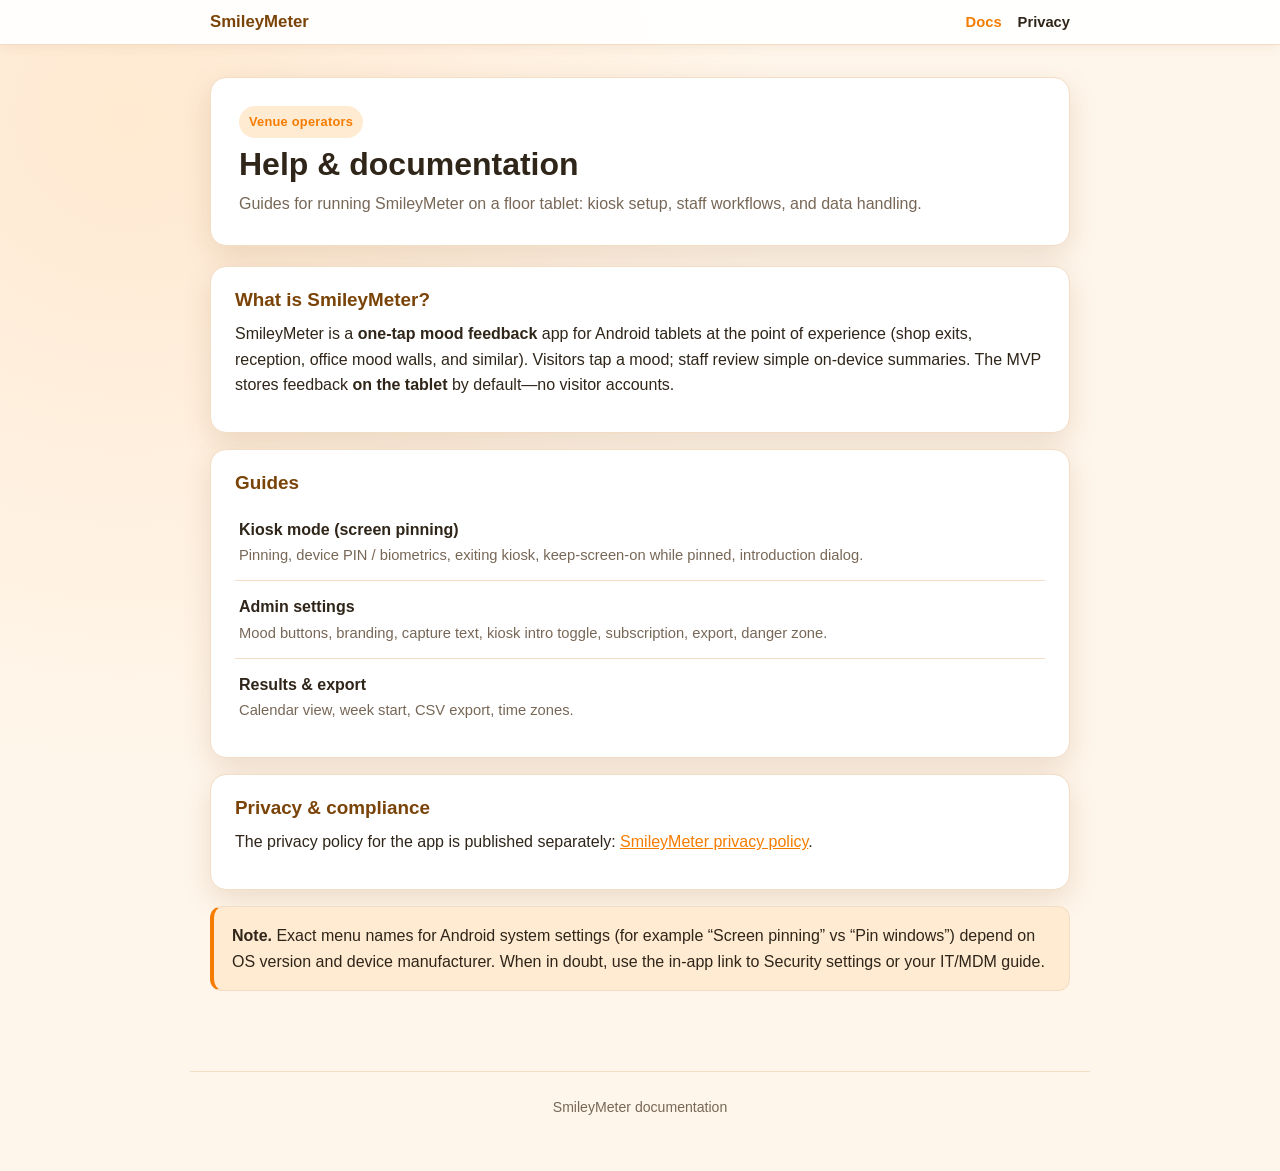
==== docs/index.html @ 02cdec51 "add docs" ====
<!doctype html>
<html lang="en">
<head>
  <meta charset="utf-8">
  <meta name="viewport" content="width=device-width, initial-scale=1">
  <title>SmileyMeter — Help &amp; documentation</title>
  <meta name="description" content="Operator documentation for SmileyMeter: kiosk mode, admin settings, results, and exports.">
  <link rel="stylesheet" href="../assets/site.css">
</head>
<body>
  <header class="site-header">
    <div class="site-header__inner">
      <a class="site-brand" href="./">SmileyMeter</a>
      <nav class="site-nav" aria-label="Primary">
        <a href="./" aria-current="page">Docs</a>
        <a href="../privacy/">Privacy</a>
      </nav>
    </div>
  </header>

  <main class="page">
    <header class="hero">
      <div class="hero__text">
        <p class="eyebrow">Venue operators</p>
        <h1>Help &amp; documentation</h1>
        <p class="updated">
          Guides for running SmileyMeter on a floor tablet: kiosk setup, staff workflows, and data handling.
        </p>
      </div>
    </header>

    <section>
      <h2>What is SmileyMeter?</h2>
      <p>
        SmileyMeter is a <strong>one-tap mood feedback</strong> app for Android tablets at the point of experience
        (shop exits, reception, office mood walls, and similar). Visitors tap a mood; staff review simple
        on-device summaries. The MVP stores feedback <strong>on the tablet</strong> by default—no visitor accounts.
      </p>
    </section>

    <section>
      <h2>Guides</h2>
      <ul class="doc-list">
        <li>
          <a href="./kiosk-mode.html">
            Kiosk mode (screen pinning)
            <span>Pinning, device PIN / biometrics, exiting kiosk, keep-screen-on while pinned, introduction dialog.</span>
          </a>
        </li>
        <li>
          <a href="./admin-settings.html">
            Admin settings
            <span>Mood buttons, branding, capture text, kiosk intro toggle, subscription, export, danger zone.</span>
          </a>
        </li>
        <li>
          <a href="./results-and-export.html">
            Results &amp; export
            <span>Calendar view, week start, CSV export, time zones.</span>
          </a>
        </li>
      </ul>
    </section>

    <section>
      <h2>Privacy &amp; compliance</h2>
      <p>
        The privacy policy for the app is published separately:
        <a href="../privacy/">SmileyMeter privacy policy</a>.
      </p>
    </section>

    <div class="callout">
      <p>
        <strong>Note.</strong> Exact menu names for Android system settings (for example “Screen pinning” vs “Pin windows”)
        depend on OS version and device manufacturer. When in doubt, use the in-app link to Security settings or your IT/MDM guide.
      </p>
    </div>
  </main>

  <footer class="site-footer">
    <p>SmileyMeter documentation</p>
  </footer>
</body>
</html>
---- assets/site.css ----
:root {
  --bg: #fff6eb;
  --card: #ffffff;
  --text: #2f2519;
  --muted: #776757;
  --primary: #f57c00;
  --primary-soft: #ffebd2;
  --border: #f3ddc4;
  --shadow: 0 10px 30px rgba(120, 66, 10, 0.14);
  --heading: #7a4308;
  --nav-bg: rgba(255, 255, 255, 0.92);
}

* {
  box-sizing: border-box;
}

body {
  margin: 0;
  font-family: Inter, "Segoe UI", Roboto, Helvetica, Arial, sans-serif;
  color: var(--text);
  background:
    radial-gradient(circle at 10% 10%, #ffe9d1 0, #fff6eb 42%, #fff6eb 100%);
  min-height: 100vh;
}

a {
  color: var(--primary);
}

a:hover {
  text-decoration: underline;
}

.site-header {
  position: sticky;
  top: 0;
  z-index: 10;
  background: var(--nav-bg);
  backdrop-filter: blur(8px);
  border-bottom: 1px solid var(--border);
  box-shadow: 0 2px 12px rgba(120, 66, 10, 0.08);
}

.site-header__inner {
  max-width: 900px;
  margin: 0 auto;
  padding: 12px 20px;
  display: flex;
  flex-wrap: wrap;
  align-items: center;
  justify-content: space-between;
  gap: 12px;
}

.site-brand {
  font-weight: 800;
  font-size: 1.05rem;
  color: var(--heading);
  text-decoration: none;
}

.site-brand:hover {
  text-decoration: none;
  color: var(--primary);
}

.site-nav {
  display: flex;
  flex-wrap: wrap;
  gap: 8px 16px;
  align-items: center;
}

.site-nav a {
  font-size: 0.92rem;
  font-weight: 600;
  text-decoration: none;
  color: var(--text);
}

.site-nav a:hover {
  color: var(--primary);
}

.site-nav a[aria-current="page"] {
  color: var(--primary);
}

.page {
  max-width: 900px;
  margin: 32px auto;
  padding: 0 20px 48px;
}

.hero,
section,
.card {
  background: var(--card);
  border: 1px solid var(--border);
  border-radius: 16px;
  box-shadow: var(--shadow);
}

.hero {
  display: flex;
  gap: 20px;
  justify-content: space-between;
  align-items: center;
  padding: 28px;
  margin-bottom: 20px;
}

.hero__text h1 {
  margin: 0;
  font-size: clamp(1.8rem, 2.5vw, 2.4rem);
}

.eyebrow {
  display: inline-block;
  margin: 0 0 8px;
  padding: 6px 10px;
  font-size: 0.8rem;
  color: var(--primary);
  background: var(--primary-soft);
  border-radius: 999px;
  font-weight: 700;
  letter-spacing: 0.02em;
}

.updated {
  margin: 8px 0 0;
  color: var(--muted);
}

.hero__graphic {
  width: min(260px, 45%);
  max-width: 260px;
  min-width: 140px;
}

section,
.card {
  margin-top: 16px;
  padding: 22px 24px;
}

.card--link {
  display: block;
  margin-top: 16px;
  padding: 22px 24px;
  text-decoration: none;
  color: inherit;
  transition: box-shadow 0.15s ease, border-color 0.15s ease;
}

.card--link:hover {
  border-color: var(--primary);
  box-shadow: 0 12px 36px rgba(120, 66, 10, 0.18);
}

.card--link h2 {
  margin: 0 0 8px;
  color: var(--heading);
}

.card--link p {
  margin: 0;
  color: var(--muted);
  line-height: 1.5;
}

h2 {
  margin: 0 0 10px;
  font-size: 1.18rem;
  color: var(--heading);
}

h3 {
  margin: 20px 0 8px;
  font-size: 1.05rem;
  color: var(--heading);
}

p {
  margin: 0 0 12px;
  line-height: 1.6;
}

ul,
ol {
  margin: 0;
  padding-left: 20px;
}

li {
  margin: 8px 0;
  line-height: 1.45;
}

.doc-list {
  list-style: none;
  padding: 0;
  margin: 0;
}

.doc-list li {
  margin: 0;
  border-bottom: 1px solid var(--border);
}

.doc-list li:last-child {
  border-bottom: none;
}

.doc-list a {
  display: block;
  padding: 14px 4px;
  font-weight: 600;
  text-decoration: none;
  color: var(--text);
}

.doc-list a:hover {
  color: var(--primary);
}

.doc-list span {
  display: block;
  font-weight: 400;
  font-size: 0.92rem;
  color: var(--muted);
  margin-top: 4px;
}

.callout {
  margin-top: 16px;
  padding: 16px 18px;
  background: var(--primary-soft);
  border: 1px solid var(--border);
  border-radius: 12px;
  border-left: 4px solid var(--primary);
}

.callout p:last-child {
  margin-bottom: 0;
}

.site-footer {
  max-width: 900px;
  margin: 0 auto;
  padding: 24px 20px 40px;
  font-size: 0.88rem;
  color: var(--muted);
  text-align: center;
  border-top: 1px solid var(--border);
}

.site-footer a {
  font-weight: 600;
}

@media (max-width: 720px) {
  .hero {
    flex-direction: column;
    align-items: flex-start;
  }

  .hero__graphic {
    width: min(300px, 70%);
    align-self: center;
  }
}
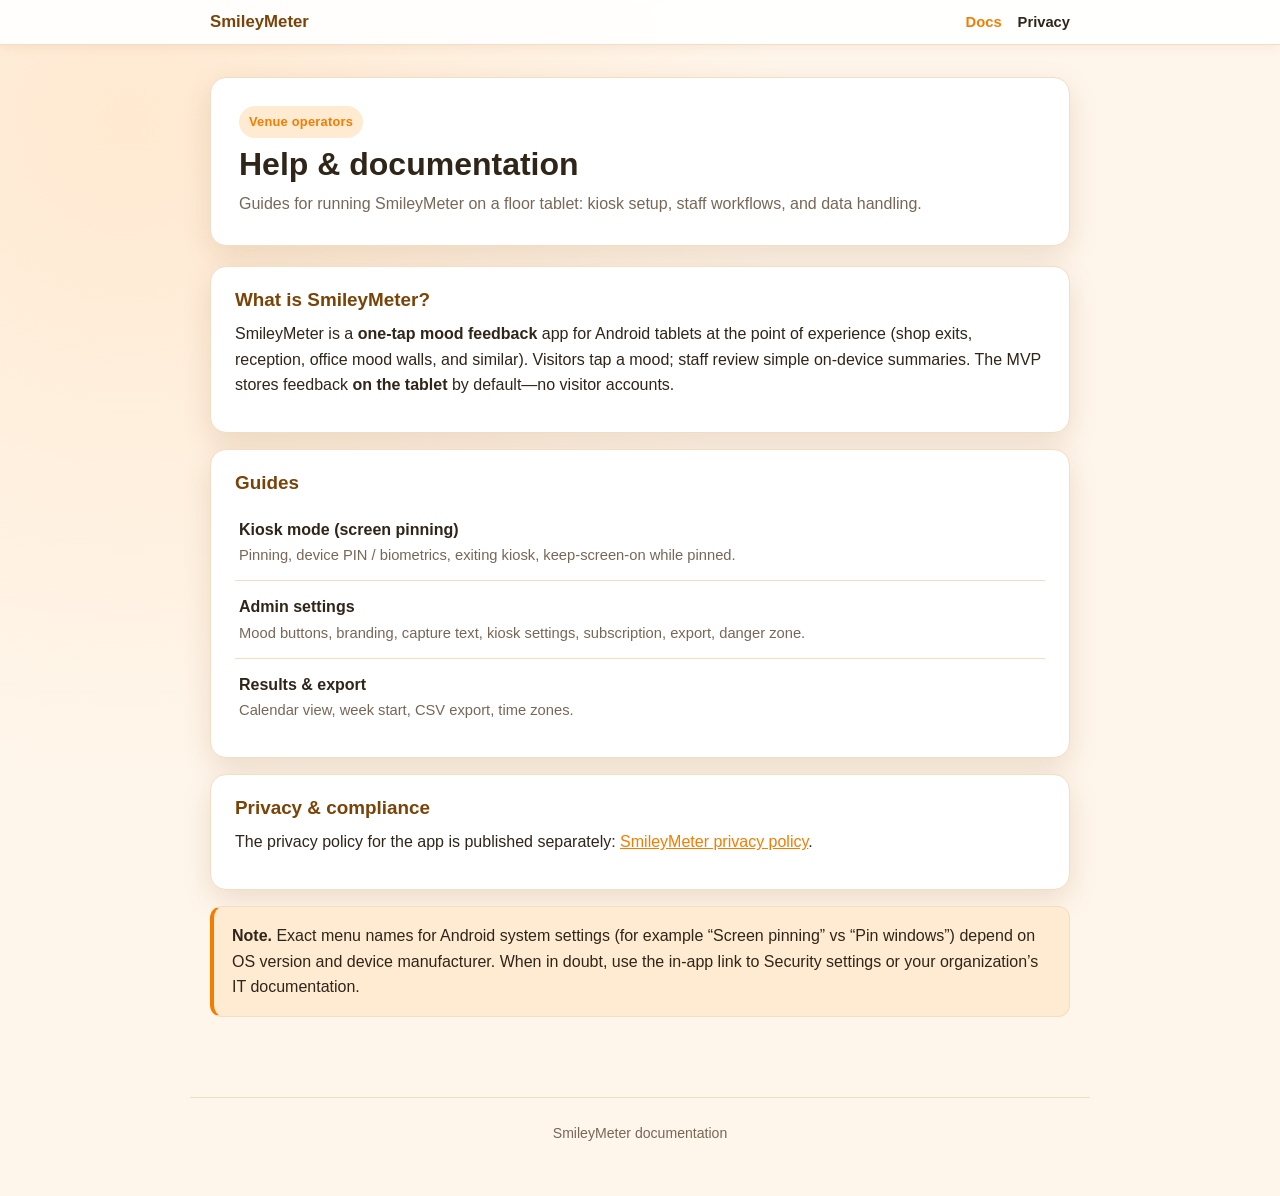
==== commit 8c045c11: "remove unnecessary docs" ====
--- a/docs/index.html
+++ b/docs/index.html
@@ -44,13 +44,13 @@
         <li>
           <a href="./kiosk-mode.html">
             Kiosk mode (screen pinning)
-            <span>Pinning, device PIN / biometrics, exiting kiosk, keep-screen-on while pinned, introduction dialog.</span>
+            <span>Pinning, device PIN / biometrics, exiting kiosk, keep-screen-on while pinned.</span>
           </a>
         </li>
         <li>
           <a href="./admin-settings.html">
             Admin settings
-            <span>Mood buttons, branding, capture text, kiosk intro toggle, subscription, export, danger zone.</span>
+            <span>Mood buttons, branding, capture text, kiosk settings, subscription, export, danger zone.</span>
           </a>
         </li>
         <li>
@@ -73,7 +73,7 @@
     <div class="callout">
       <p>
         <strong>Note.</strong> Exact menu names for Android system settings (for example “Screen pinning” vs “Pin windows”)
-        depend on OS version and device manufacturer. When in doubt, use the in-app link to Security settings or your IT/MDM guide.
+        depend on OS version and device manufacturer. When in doubt, use the in-app link to Security settings or your organization’s IT documentation.
       </p>
     </div>
   </main>
